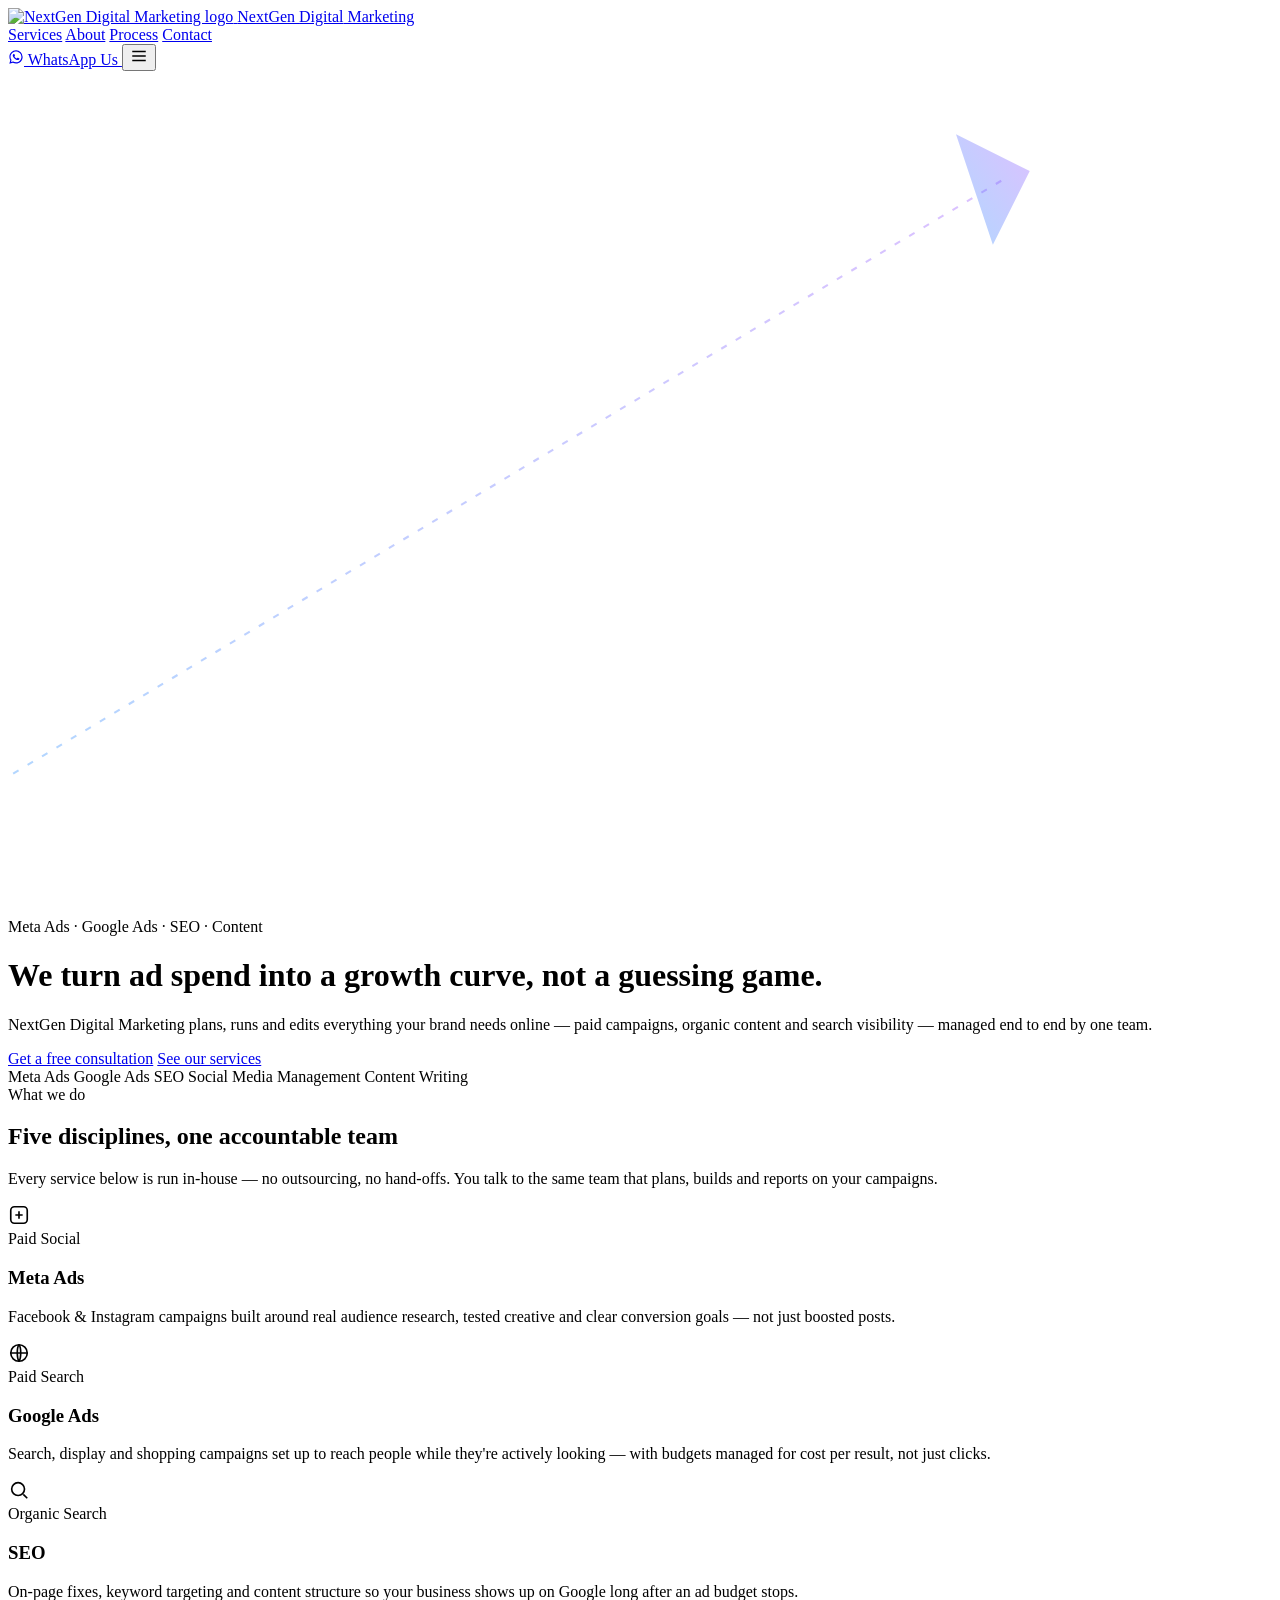
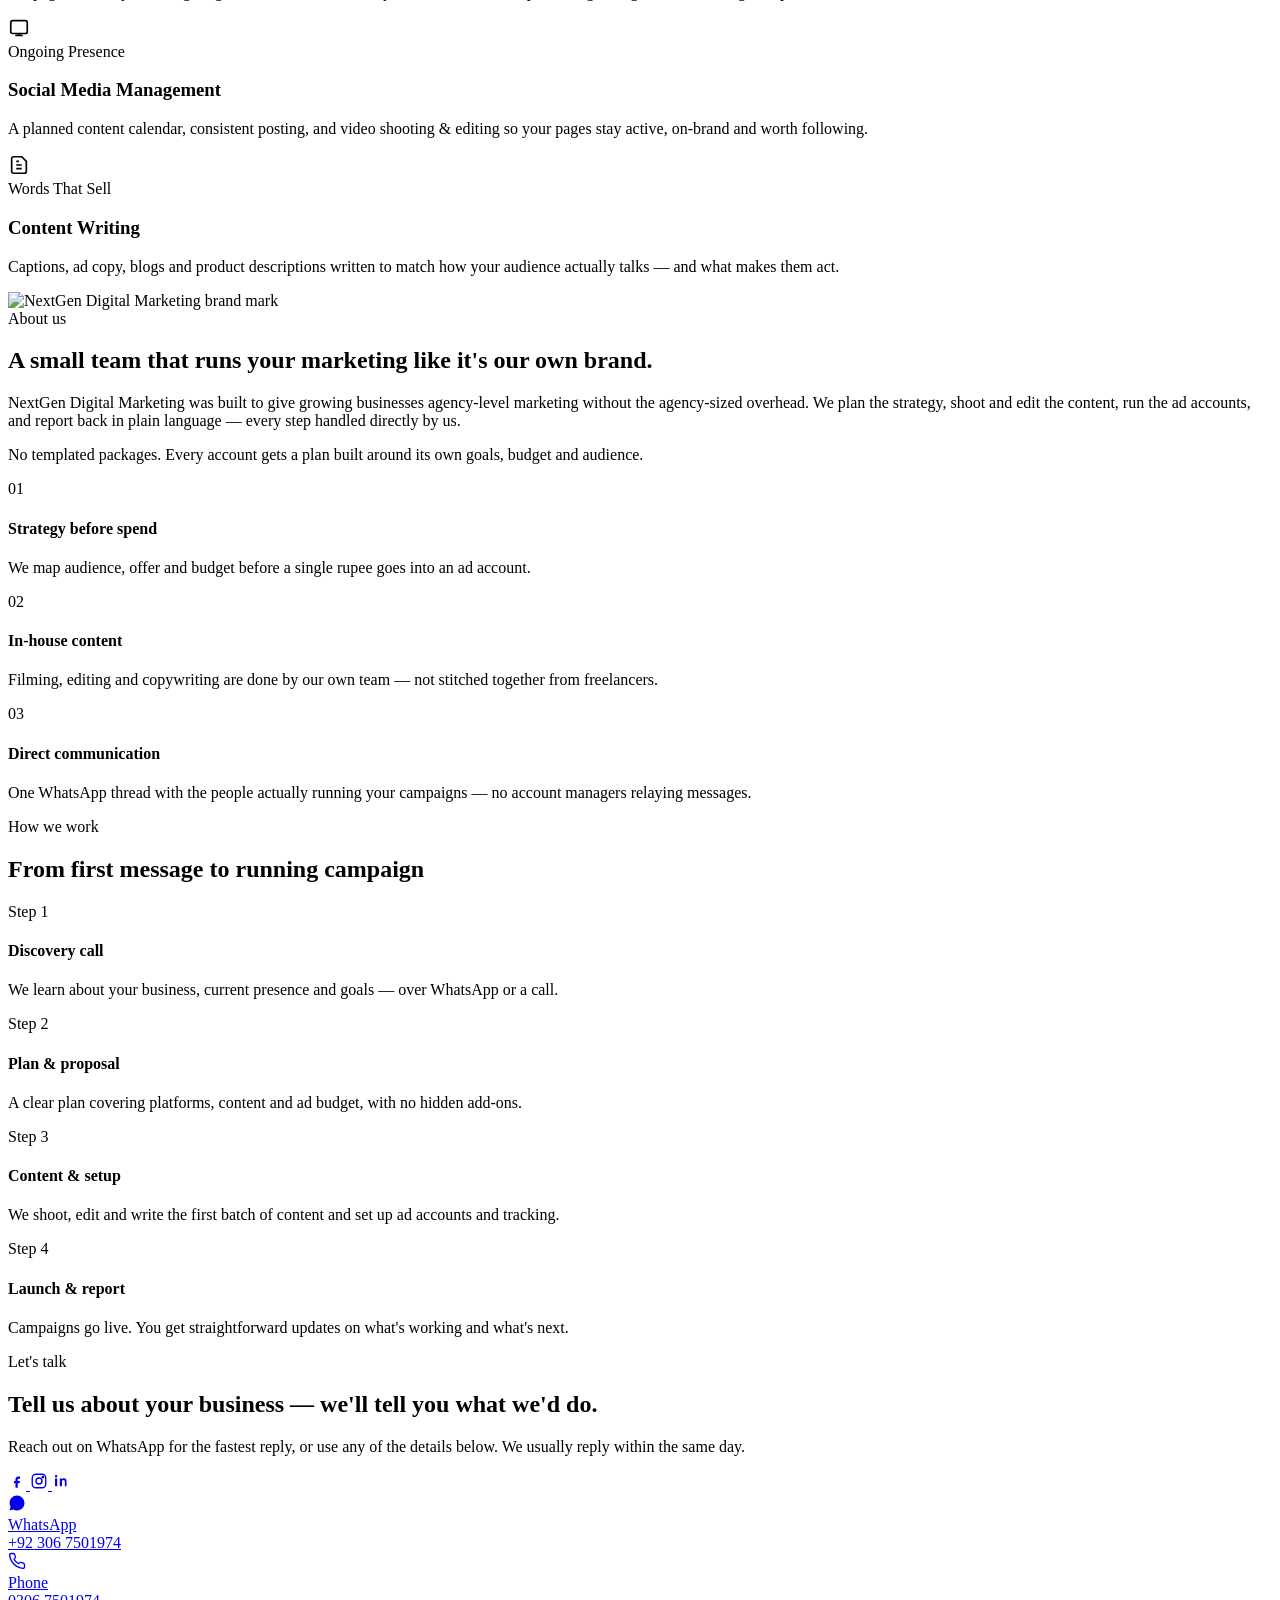
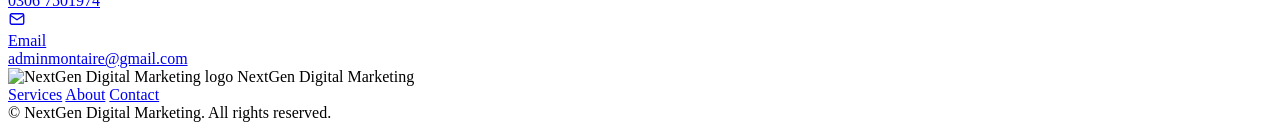
==== index.html @ 14a602d1 "Create index.html" ====
<!DOCTYPE html>
<html lang="en">
<head>
<meta charset="UTF-8">
<meta name="viewport" content="width=device-width, initial-scale=1.0">
<title>NextGen Digital Marketing — Meta Ads, Google Ads, SEO & Content</title>
<meta name="description" content="NextGen Digital Marketing runs Meta &amp; Google Ads, SEO, social media management and content creation for growing brands.">
<link rel="icon" type="image/png" href="assets/favicon.png">

<link rel="preconnect" href="https://fonts.googleapis.com">
<link rel="preconnect" href="https://fonts.gstatic.com" crossorigin>
<link href="https://fonts.googleapis.com/css2?family=Space+Grotesk:wght@500;600;700&family=Inter:wght@400;500;600;700&family=JetBrains+Mono:wght@400;500&display=swap" rel="stylesheet">
<link rel="stylesheet" href="style.css">
</head>
<body>

<!-- ============ NAV ============ -->
<nav class="nav" id="nav">
  <div class="wrap">
    <a href="#top" class="brand">
      <img src="assets/logo.png" alt="NextGen Digital Marketing logo">
      <span class="brand-name">NextGen <span>Digital</span> Marketing</span>
    </a>

    <div class="nav-links" id="navLinks">
      <a href="#services">Services</a>
      <a href="#about">About</a>
      <a href="#process">Process</a>
      <a href="#contact">Contact</a>
    </div>

    <a class="nav-cta" href="https://wa.me/923067501974" target="_blank" rel="noopener">
      <svg width="16" height="16" viewBox="0 0 24 24" fill="currentColor"><path d="M12.04 2C6.58 2 2.13 6.45 2.13 11.91c0 1.75.46 3.45 1.32 4.95L2 22l5.25-1.38a9.9 9.9 0 0 0 4.79 1.22h.01c5.46 0 9.91-4.45 9.91-9.93A9.86 9.86 0 0 0 12.04 2zm0 18.03h-.01a8.2 8.2 0 0 1-4.19-1.15l-.3-.18-3.12.82.83-3.04-.2-.31a8.13 8.13 0 0 1-1.25-4.35c0-4.5 3.66-8.16 8.17-8.16 2.18 0 4.23.85 5.77 2.39a8.1 8.1 0 0 1 2.39 5.78c0 4.5-3.67 8.2-8.09 8.2zm4.48-6.12c-.24-.12-1.45-.72-1.68-.8-.22-.08-.39-.12-.55.12-.16.24-.63.8-.78.97-.14.16-.29.18-.53.06-.24-.12-1.02-.38-1.94-1.2-.72-.64-1.2-1.43-1.34-1.67-.14-.24-.02-.37.11-.49.11-.11.24-.29.36-.43.12-.14.16-.24.24-.4.08-.16.04-.31-.02-.43-.06-.12-.55-1.33-.76-1.82-.2-.48-.4-.42-.55-.42-.14 0-.31-.02-.47-.02-.16 0-.43.06-.65.31-.22.24-.86.84-.86 2.05 0 1.2.88 2.37 1 2.53.12.16 1.73 2.64 4.2 3.7.59.25 1.05.4 1.41.52.59.19 1.13.16 1.55.1.47-.07 1.45-.59 1.66-1.16.2-.57.2-1.06.14-1.16-.06-.1-.22-.16-.46-.28z"/></svg>
      WhatsApp Us
    </a>

    <button class="nav-toggle" id="navToggle" aria-label="Toggle menu" aria-expanded="false">
      <svg width="18" height="18" viewBox="0 0 24 24" fill="none" stroke="currentColor" stroke-width="2"><path d="M3 6h18M3 12h18M3 18h18"/></svg>
    </button>
  </div>
</nav>

<!-- ============ HERO ============ -->
<header class="hero" id="top">
  <div class="hero-arrow-track" aria-hidden="true">
    <svg viewBox="0 0 1200 800" preserveAspectRatio="none">
      <defs>
        <linearGradient id="arrowGrad" x1="0%" y1="100%" x2="100%" y2="0%">
          <stop offset="0%" stop-color="#1e8fff" stop-opacity="0.35"/>
          <stop offset="100%" stop-color="#9b4dff" stop-opacity="0.35"/>
        </linearGradient>
      </defs>
      <path d="M -50 700 L 950 100" stroke="url(#arrowGrad)" stroke-width="2" fill="none" stroke-dasharray="6 10"/>
      <path d="M 900 60 L 970 95 L 935 165 Z" fill="url(#arrowGrad)"/>
    </svg>
  </div>

  <div class="wrap">
    <div class="hero-inner">
      <span class="eyebrow">Meta Ads · Google Ads · SEO · Content</span>
      <h1>We turn ad spend into a <span class="grad">growth curve</span>, not a guessing game.</h1>
      <p class="lead">NextGen Digital Marketing plans, runs and edits everything your brand needs online — paid campaigns, organic content and search visibility — managed end to end by one team.</p>

      <div class="hero-ctas">
        <a class="btn btn-primary" href="https://wa.me/923067501974" target="_blank" rel="noopener">Get a free consultation</a>
        <a class="btn btn-ghost" href="#services">See our services</a>
      </div>

      <div class="hero-services-row">
        <span class="pill">Meta Ads</span>
        <span class="pill">Google Ads</span>
        <span class="pill">SEO</span>
        <span class="pill">Social Media Management</span>
        <span class="pill">Content Writing</span>
      </div>
    </div>
  </div>
</header>

<!-- ============ SERVICES ============ -->
<section id="services">
  <div class="wrap">
    <div class="section-head reveal">
      <span class="eyebrow">What we do</span>
      <h2>Five disciplines, one accountable team</h2>
      <p>Every service below is run in-house — no outsourcing, no hand-offs. You talk to the same team that plans, builds and reports on your campaigns.</p>
    </div>

    <div class="services-grid">

      <div class="service-card reveal">
        <div class="service-icon">
          <svg width="22" height="22" viewBox="0 0 24 24" fill="none" stroke="currentColor" stroke-width="1.8"><rect x="3" y="3" width="18" height="18" rx="4"/><path d="M12 8v8M8 12h8"/></svg>
        </div>
        <span class="tag">Paid Social</span>
        <h3>Meta Ads</h3>
        <p>Facebook &amp; Instagram campaigns built around real audience research, tested creative and clear conversion goals — not just boosted posts.</p>
      </div>

      <div class="service-card reveal">
        <div class="service-icon">
          <svg width="22" height="22" viewBox="0 0 24 24" fill="none" stroke="currentColor" stroke-width="1.8"><circle cx="12" cy="12" r="9"/><path d="M3 12h18M12 3c2.5 2.7 2.5 14.3 0 18M12 3c-2.5 2.7-2.5 14.3 0 18"/></svg>
        </div>
        <span class="tag">Paid Search</span>
        <h3>Google Ads</h3>
        <p>Search, display and shopping campaigns set up to reach people while they're actively looking — with budgets managed for cost per result, not just clicks.</p>
      </div>

      <div class="service-card reveal">
        <div class="service-icon">
          <svg width="22" height="22" viewBox="0 0 24 24" fill="none" stroke="currentColor" stroke-width="1.8"><circle cx="11" cy="11" r="7"/><path d="M21 21l-4.3-4.3"/></svg>
        </div>
        <span class="tag">Organic Search</span>
        <h3>SEO</h3>
        <p>On-page fixes, keyword targeting and content structure so your business shows up on Google long after an ad budget stops.</p>
      </div>

      <div class="service-card reveal">
        <div class="service-icon">
          <svg width="22" height="22" viewBox="0 0 24 24" fill="none" stroke="currentColor" stroke-width="1.8"><rect x="3" y="4" width="18" height="14" rx="2"/><path d="M8 20h8M12 18v2"/></svg>
        </div>
        <span class="tag">Ongoing Presence</span>
        <h3>Social Media Management</h3>
        <p>A planned content calendar, consistent posting, and video shooting &amp; editing so your pages stay active, on-brand and worth following.</p>
      </div>

      <div class="service-card reveal">
        <div class="service-icon">
          <svg width="22" height="22" viewBox="0 0 24 24" fill="none" stroke="currentColor" stroke-width="1.8"><path d="M4 19V5a2 2 0 0 1 2-2h9l5 5v11a2 2 0 0 1-2 2H6a2 2 0 0 1-2-2z"/><path d="M9 12h6M9 16h6M9 8h3"/></svg>
        </div>
        <span class="tag">Words That Sell</span>
        <h3>Content Writing</h3>
        <p>Captions, ad copy, blogs and product descriptions written to match how your audience actually talks — and what makes them act.</p>
      </div>

    </div>
  </div>
</section>

<div class="wrap"><div class="divider"></div></div>

<!-- ============ ABOUT ============ -->
<section id="about">
  <div class="wrap about">
    <div class="about-visual reveal">
      <img src="assets/logo.png" alt="NextGen Digital Marketing brand mark">
    </div>
    <div class="about-copy reveal">
      <span class="eyebrow">About us</span>
      <h2>A small team that runs your marketing like it's our own brand.</h2>
      <p>NextGen Digital Marketing was built to give growing businesses agency-level marketing without the agency-sized overhead. We plan the strategy, shoot and edit the content, run the ad accounts, and report back in plain language — every step handled directly by us.</p>
      <p>No templated packages. Every account gets a plan built around its own goals, budget and audience.</p>

      <div class="pillars">
        <div class="pillar">
          <span class="num">01</span>
          <div>
            <h4>Strategy before spend</h4>
            <p>We map audience, offer and budget before a single rupee goes into an ad account.</p>
          </div>
        </div>
        <div class="pillar">
          <span class="num">02</span>
          <div>
            <h4>In-house content</h4>
            <p>Filming, editing and copywriting are done by our own team — not stitched together from freelancers.</p>
          </div>
        </div>
        <div class="pillar">
          <span class="num">03</span>
          <div>
            <h4>Direct communication</h4>
            <p>One WhatsApp thread with the people actually running your campaigns — no account managers relaying messages.</p>
          </div>
        </div>
      </div>
    </div>
  </div>
</section>

<div class="wrap"><div class="divider"></div></div>

<!-- ============ PROCESS ============ -->
<section id="process">
  <div class="wrap">
    <div class="section-head reveal">
      <span class="eyebrow">How we work</span>
      <h2>From first message to running campaign</h2>
    </div>

    <div class="process-strip reveal">
      <div class="process-step">
        <span class="step-index">Step 1</span>
        <h4>Discovery call</h4>
        <p>We learn about your business, current presence and goals — over WhatsApp or a call.</p>
      </div>
      <div class="process-step">
        <span class="step-index">Step 2</span>
        <h4>Plan &amp; proposal</h4>
        <p>A clear plan covering platforms, content and ad budget, with no hidden add-ons.</p>
      </div>
      <div class="process-step">
        <span class="step-index">Step 3</span>
        <h4>Content &amp; setup</h4>
        <p>We shoot, edit and write the first batch of content and set up ad accounts and tracking.</p>
      </div>
      <div class="process-step">
        <span class="step-index">Step 4</span>
        <h4>Launch &amp; report</h4>
        <p>Campaigns go live. You get straightforward updates on what's working and what's next.</p>
      </div>
    </div>
  </div>
</section>

<!-- ============ CONTACT ============ -->
<section id="contact">
  <div class="wrap">
    <div class="contact-panel reveal">
      <div class="contact-copy">
        <span class="eyebrow">Let's talk</span>
        <h2>Tell us about your business — we'll tell you what we'd do.</h2>
        <p>Reach out on WhatsApp for the fastest reply, or use any of the details below. We usually reply within the same day.</p>

        <div class="social-row">
          <a class="social-btn" href="https://www.facebook.com/profile.php?id=61590944743643" target="_blank" rel="noopener" aria-label="Facebook">
            <svg width="18" height="18" viewBox="0 0 24 24" fill="currentColor"><path d="M13.5 9H16V6h-2.5C11.6 6 10 7.6 10 9.9V12H8v3h2v6h3v-6h2.4l.6-3h-3v-1.7c0-.8.2-1.3 1.5-1.3z"/></svg>
          </a>
          <a class="social-btn" href="https://www.instagram.com/nextgen_digital.marketing/?hl=en" target="_blank" rel="noopener" aria-label="Instagram">
            <svg width="18" height="18" viewBox="0 0 24 24" fill="none" stroke="currentColor" stroke-width="1.8"><rect x="3" y="3" width="18" height="18" rx="5"/><circle cx="12" cy="12" r="4"/><circle cx="17.2" cy="6.8" r="1"/></svg>
          </a>
          <a class="social-btn" href="https://www.linkedin.com/in/nextgen-digital-marketing-b9430741a/?skipRedirect=true" target="_blank" rel="noopener" aria-label="LinkedIn">
            <svg width="18" height="18" viewBox="0 0 24 24" fill="currentColor"><path d="M6.94 8.5H4.06V19h2.88V8.5zM5.5 4a1.68 1.68 0 1 0 0 3.36A1.68 1.68 0 0 0 5.5 4zM20 19h-2.88v-5.4c0-1.29-.02-2.94-1.79-2.94-1.8 0-2.08 1.4-2.08 2.85V19H10.4V8.5h2.76v1.43h.04c.38-.73 1.32-1.5 2.72-1.5 2.92 0 3.46 1.92 3.46 4.4V19z"/></svg>
          </a>
        </div>
      </div>

      <div class="contact-list">
        <a class="contact-item" href="https://wa.me/923067501974" target="_blank" rel="noopener">
          <div class="ci-icon">
            <svg width="18" height="18" viewBox="0 0 24 24" fill="currentColor"><path d="M12.04 2C6.58 2 2.13 6.45 2.13 11.91c0 1.75.46 3.45 1.32 4.95L2 22l5.25-1.38a9.9 9.9 0 0 0 4.79 1.22h.01c5.46 0 9.91-4.45 9.91-9.93A9.86 9.86 0 0 0 12.04 2z"/></svg>
          </div>
          <div class="ci-text">
            <div class="label">WhatsApp</div>
            <div class="value">+92 306 7501974</div>
          </div>
        </a>

        <a class="contact-item" href="tel:+923067501974">
          <div class="ci-icon">
            <svg width="18" height="18" viewBox="0 0 24 24" fill="none" stroke="currentColor" stroke-width="1.8"><path d="M22 16.9v3a2 2 0 0 1-2.2 2 19.8 19.8 0 0 1-8.6-3.1 19.5 19.5 0 0 1-6-6A19.8 19.8 0 0 1 2.1 4.2 2 2 0 0 1 4.1 2h3a2 2 0 0 1 2 1.7c.1.9.3 1.8.6 2.7a2 2 0 0 1-.5 2.1L8 9.7a16 16 0 0 0 6 6l1.2-1.2a2 2 0 0 1 2.1-.5c.9.3 1.8.5 2.7.6a2 2 0 0 1 1.7 2z"/></svg>
          </div>
          <div class="ci-text">
            <div class="label">Phone</div>
            <div class="value">0306 7501974</div>
          </div>
        </a>

        <a class="contact-item" href="mailto:adminmontaire@gmail.com">
          <div class="ci-icon">
            <svg width="18" height="18" viewBox="0 0 24 24" fill="none" stroke="currentColor" stroke-width="1.8"><rect x="3" y="5" width="18" height="14" rx="2"/><path d="m3 7 9 6 9-6"/></svg>
          </div>
          <div class="ci-text">
            <div class="label">Email</div>
            <div class="value">adminmontaire@gmail.com</div>
          </div>
        </a>
      </div>
    </div>
  </div>
</section>

<!-- ============ FOOTER ============ -->
<footer>
  <div class="wrap">
    <div class="footer-brand">
      <img src="assets/logo.png" alt="NextGen Digital Marketing logo">
      <span>NextGen Digital Marketing</span>
    </div>
    <div class="footer-links">
      <a href="#services">Services</a>
      <a href="#about">About</a>
      <a href="#contact">Contact</a>
    </div>
    <div class="fine">&copy; <span id="year"></span> NextGen Digital Marketing. All rights reserved.</div>
  </div>
</footer>

<script src="script.js"></script>
</body>
</html>
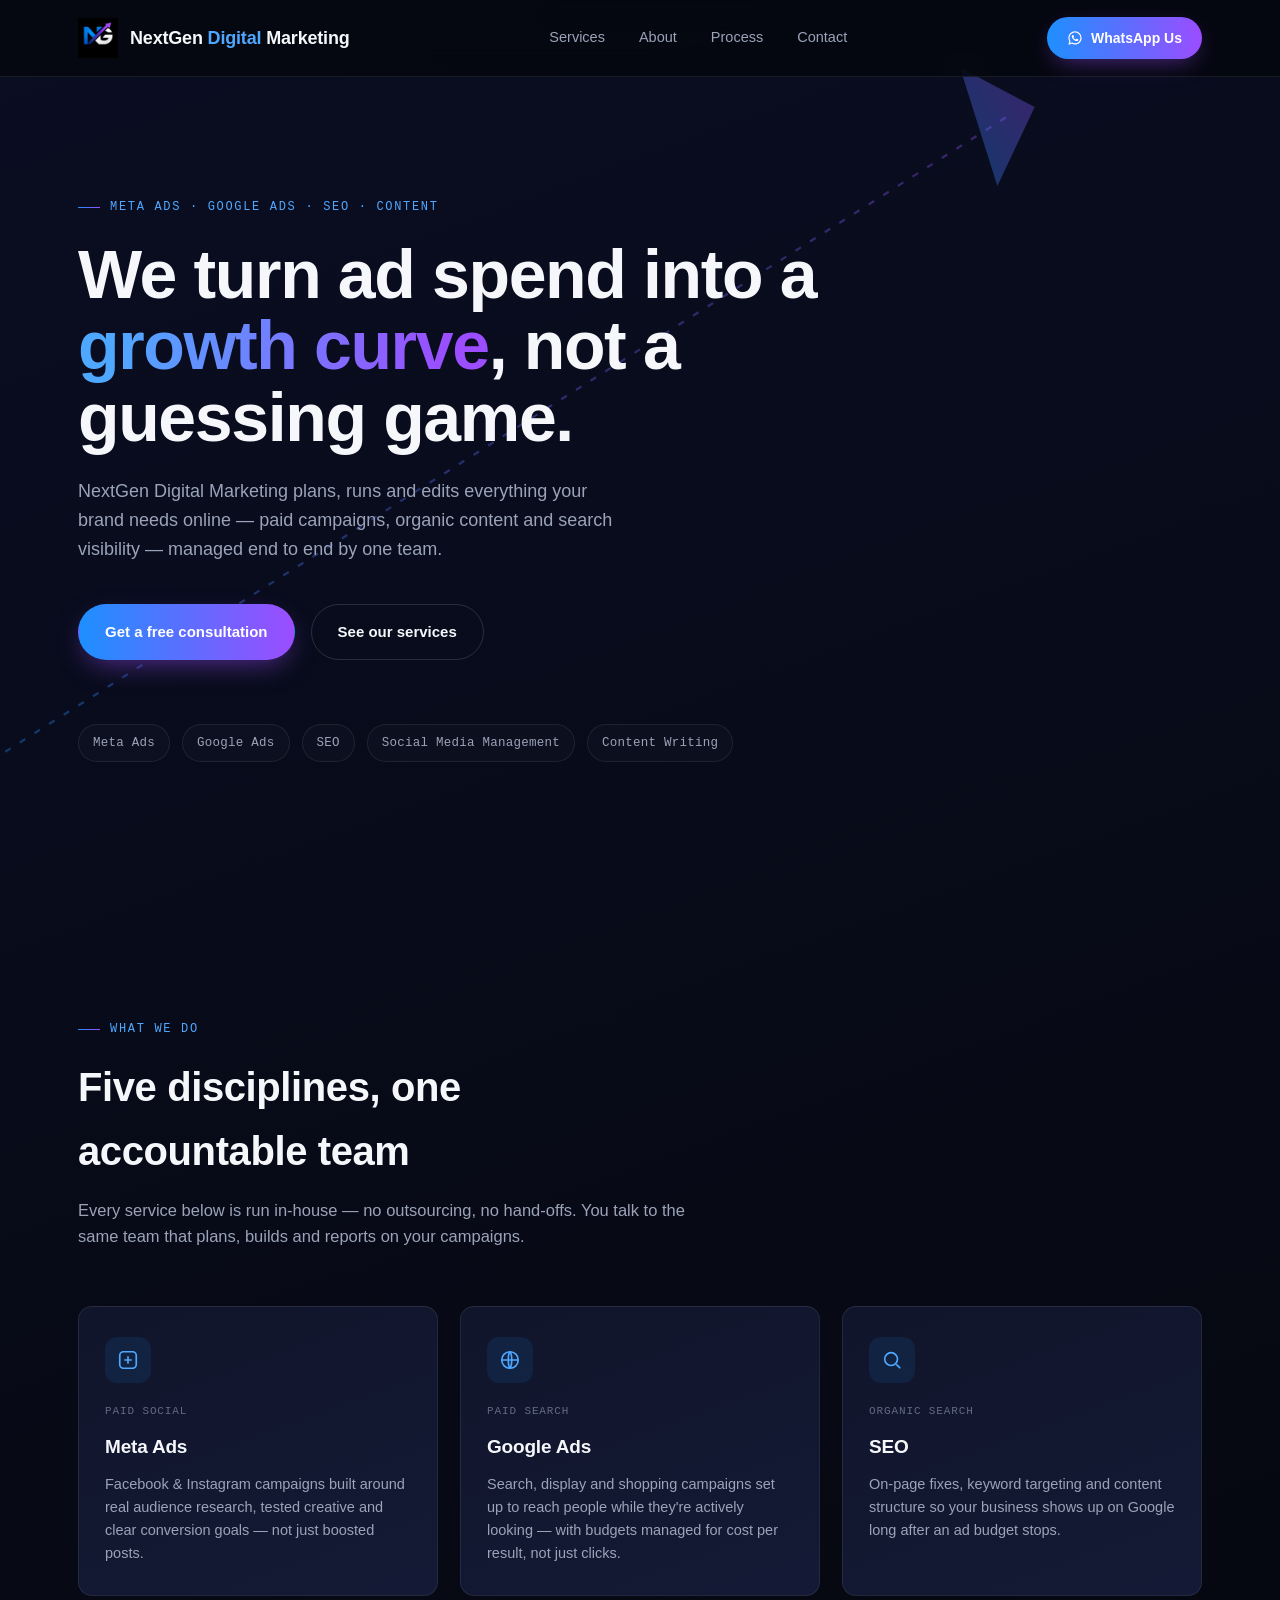
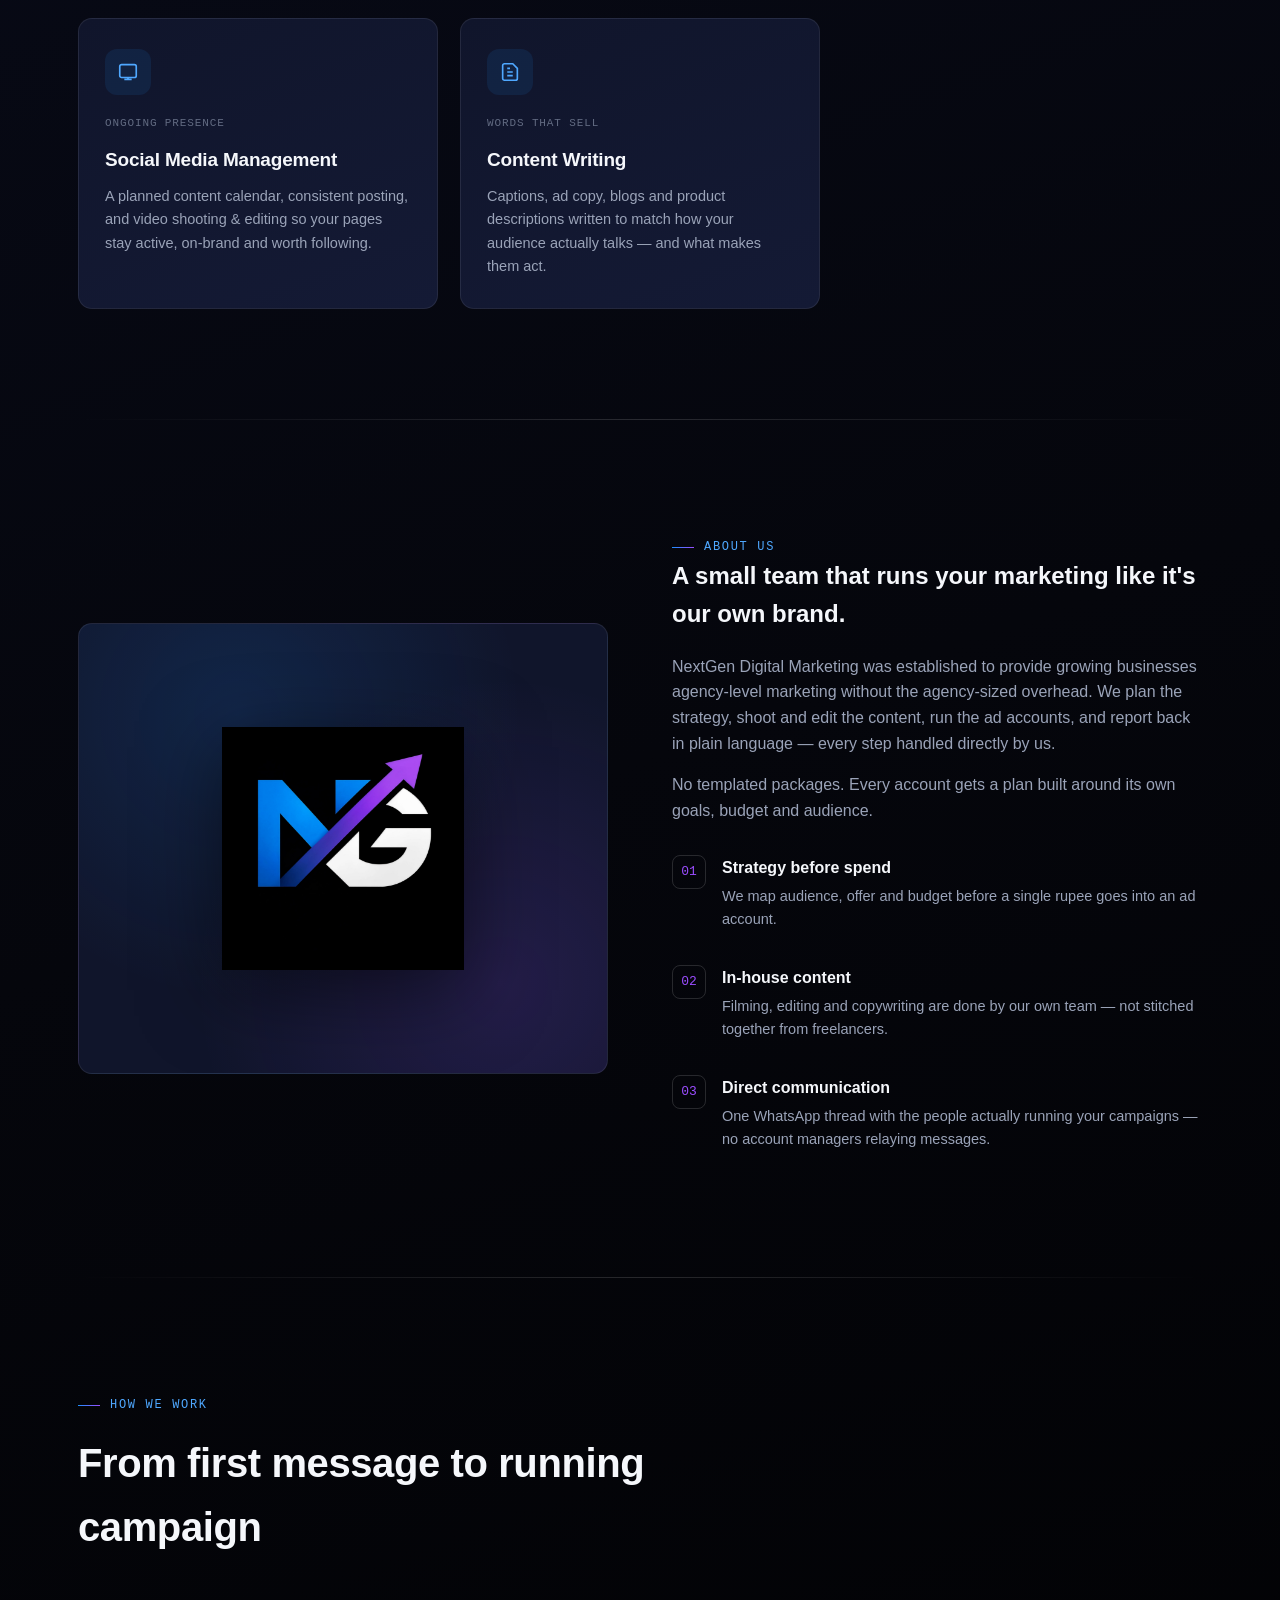
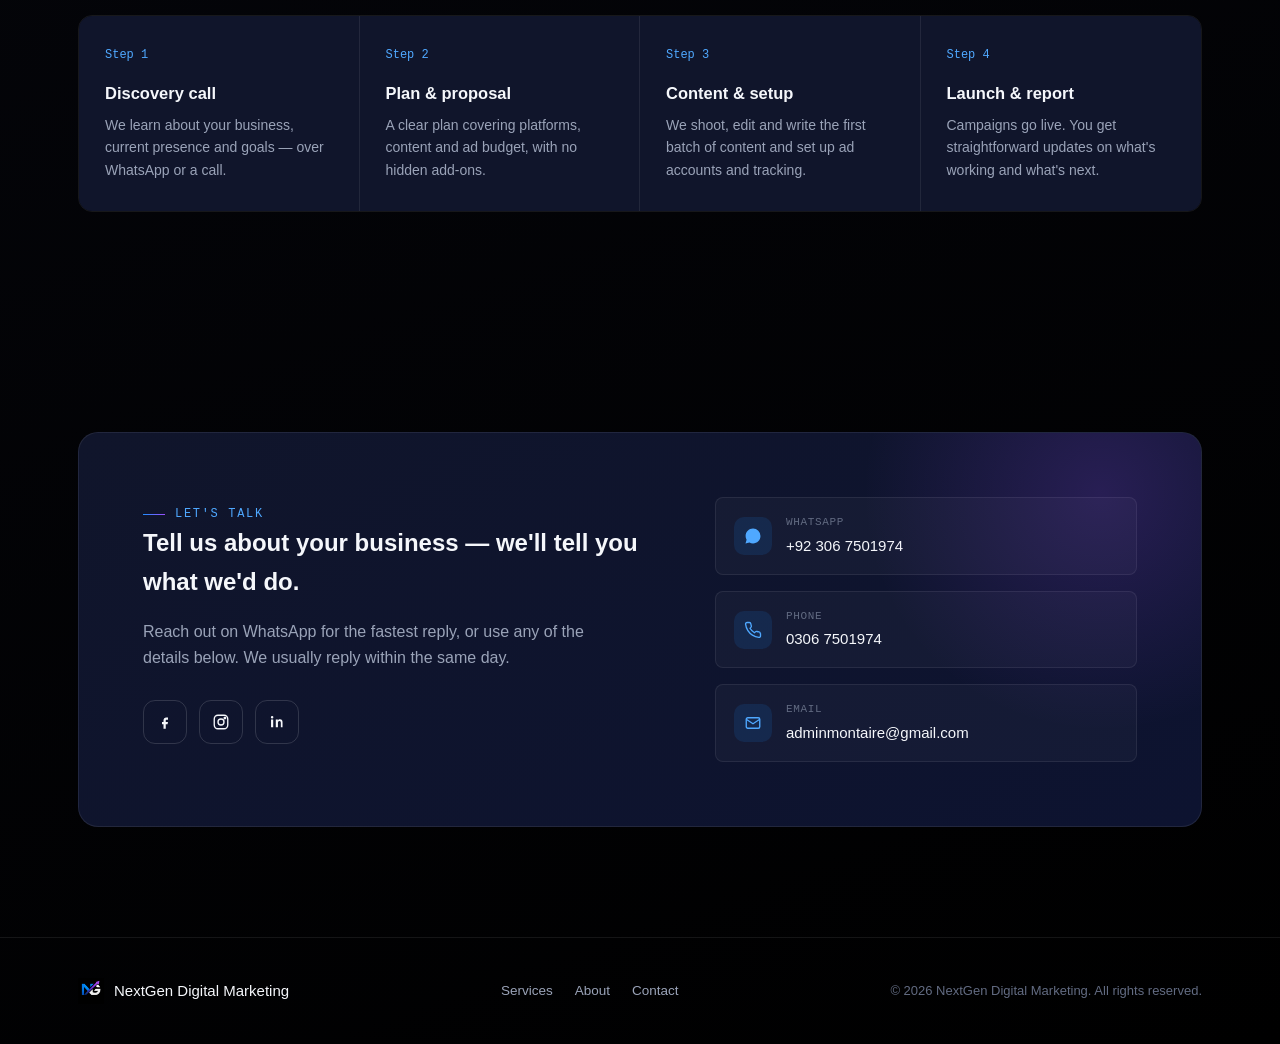
==== commit 0a8d0968: "Update company description for clarity" ====
--- a/index.html
+++ b/index.html
@@ -148,7 +148,7 @@
     <div class="about-copy reveal">
       <span class="eyebrow">About us</span>
       <h2>A small team that runs your marketing like it's our own brand.</h2>
-      <p>NextGen Digital Marketing was built to give growing businesses agency-level marketing without the agency-sized overhead. We plan the strategy, shoot and edit the content, run the ad accounts, and report back in plain language — every step handled directly by us.</p>
+      <p>NextGen Digital Marketing was established to provide growing businesses agency-level marketing without the agency-sized overhead. We plan the strategy, shoot and edit the content, run the ad accounts, and report back in plain language — every step handled directly by us.</p>
       <p>No templated packages. Every account gets a plan built around its own goals, budget and audience.</p>
 
       <div class="pillars">
--- a/style.css
+++ b/style.css
@@ -0,0 +1,530 @@
+/* ========================================================
+   NextGen Digital Marketing — Stylesheet
+   Palette: deep navy/black base, blue -> purple growth-arrow accent
+   ======================================================== */
+
+:root {
+  --bg-deep: #05060c;
+  --bg-navy: #0a0e22;
+  --bg-navy-2: #0d1330;
+  --surface: #10152b;
+  --surface-2: #141a35;
+  --border: rgba(255, 255, 255, 0.08);
+  --border-strong: rgba(255, 255, 255, 0.14);
+
+  --blue: #1e8fff;
+  --blue-soft: #4fa8ff;
+  --purple: #9b4dff;
+  --purple-deep: #6a2fd9;
+
+  --text-primary: #f5f7fb;
+  --text-muted: #9aa3b8;
+  --text-faint: #626b82;
+
+  --radius: 14px;
+  --radius-sm: 8px;
+  --max-width: 1180px;
+
+  --font-display: "Space Grotesk", "Inter", sans-serif;
+  --font-body: "Inter", sans-serif;
+  --font-mono: "JetBrains Mono", monospace;
+}
+
+* { box-sizing: border-box; margin: 0; padding: 0; }
+
+html { scroll-behavior: smooth; }
+
+@media (prefers-reduced-motion: reduce) {
+  html { scroll-behavior: auto; }
+  *, *::before, *::after { animation-duration: 0.001ms !important; animation-iteration-count: 1 !important; transition-duration: 0.001ms !important; }
+}
+
+body {
+  background: linear-gradient(160deg, var(--bg-navy) 0%, var(--bg-deep) 55%, #000000 100%);
+  color: var(--text-primary);
+  font-family: var(--font-body);
+  line-height: 1.6;
+  -webkit-font-smoothing: antialiased;
+  overflow-x: hidden;
+}
+
+img { max-width: 100%; display: block; }
+
+a { color: inherit; text-decoration: none; }
+
+.wrap {
+  max-width: var(--max-width);
+  margin: 0 auto;
+  padding: 0 28px;
+}
+
+a:focus-visible, button:focus-visible {
+  outline: 2px solid var(--blue-soft);
+  outline-offset: 3px;
+  border-radius: 4px;
+}
+
+::selection { background: var(--purple); color: #fff; }
+
+.eyebrow {
+  font-family: var(--font-mono);
+  font-size: 12px;
+  letter-spacing: 0.14em;
+  text-transform: uppercase;
+  color: var(--blue-soft);
+  display: inline-flex;
+  align-items: center;
+  gap: 10px;
+}
+.eyebrow::before {
+  content: "";
+  width: 22px;
+  height: 1px;
+  background: linear-gradient(90deg, var(--blue), var(--purple));
+}
+
+.nav {
+  position: fixed;
+  top: 0; left: 0; right: 0;
+  z-index: 100;
+  background: rgba(5, 6, 12, 0.72);
+  backdrop-filter: blur(14px);
+  -webkit-backdrop-filter: blur(14px);
+  border-bottom: 1px solid var(--border);
+}
+.nav .wrap {
+  display: flex;
+  align-items: center;
+  justify-content: space-between;
+  height: 76px;
+}
+.brand {
+  display: flex;
+  align-items: center;
+  gap: 12px;
+  font-family: var(--font-display);
+  font-weight: 600;
+  font-size: 18px;
+  letter-spacing: -0.01em;
+}
+.brand img {
+  height: 40px;
+  width: 40px;
+  object-fit: contain;
+}
+.brand .brand-name span { color: var(--blue-soft); }
+
+.nav-links {
+  display: flex;
+  align-items: center;
+  gap: 34px;
+  font-size: 14.5px;
+  color: var(--text-muted);
+}
+.nav-links a { transition: color 0.2s ease; position: relative; }
+.nav-links a:hover { color: var(--text-primary); }
+
+.nav-cta {
+  display: inline-flex;
+  align-items: center;
+  gap: 8px;
+  padding: 10px 20px;
+  border-radius: 999px;
+  background: linear-gradient(90deg, var(--blue), var(--purple));
+  color: #fff !important;
+  font-weight: 600;
+  font-size: 14px;
+  white-space: nowrap;
+  box-shadow: 0 8px 24px -8px rgba(155, 77, 255, 0.55);
+  transition: transform 0.2s ease, box-shadow 0.2s ease;
+}
+.nav-cta:hover { transform: translateY(-1px); box-shadow: 0 10px 30px -6px rgba(155, 77, 255, 0.7); }
+
+.nav-toggle {
+  display: none;
+  background: none;
+  border: 1px solid var(--border-strong);
+  border-radius: 8px;
+  width: 40px; height: 40px;
+  color: var(--text-primary);
+  font-size: 18px;
+  cursor: pointer;
+}
+
+.hero {
+  position: relative;
+  padding: 190px 0 140px;
+  overflow: hidden;
+}
+
+.hero-arrow-track {
+  position: absolute;
+  inset: 0;
+  pointer-events: none;
+  z-index: 0;
+}
+.hero-arrow-track svg { width: 100%; height: 100%; }
+
+.hero .wrap { position: relative; z-index: 1; }
+
+.hero-inner {
+  max-width: 760px;
+}
+
+.hero h1 {
+  font-family: var(--font-display);
+  font-size: clamp(38px, 6vw, 68px);
+  line-height: 1.05;
+  letter-spacing: -0.02em;
+  margin: 22px 0 24px;
+}
+.hero h1 .grad {
+  background: linear-gradient(100deg, var(--blue-soft) 10%, var(--purple) 90%);
+  -webkit-background-clip: text;
+  background-clip: text;
+  color: transparent;
+}
+
+.hero p.lead {
+  font-size: 18px;
+  color: var(--text-muted);
+  max-width: 560px;
+  margin-bottom: 40px;
+}
+
+.hero-ctas {
+  display: flex;
+  flex-wrap: wrap;
+  gap: 16px;
+  margin-bottom: 64px;
+}
+
+.btn {
+  display: inline-flex;
+  align-items: center;
+  gap: 10px;
+  padding: 15px 26px;
+  border-radius: 999px;
+  font-weight: 600;
+  font-size: 15px;
+  cursor: pointer;
+  border: 1px solid transparent;
+  transition: transform 0.2s ease, box-shadow 0.2s ease, background 0.2s ease, border-color 0.2s ease;
+}
+.btn-primary {
+  background: linear-gradient(90deg, var(--blue), var(--purple));
+  color: #fff;
+  box-shadow: 0 10px 28px -8px rgba(155, 77, 255, 0.55);
+}
+.btn-primary:hover { transform: translateY(-2px); box-shadow: 0 14px 34px -6px rgba(155, 77, 255, 0.7); }
+
+.btn-ghost {
+  background: transparent;
+  border-color: var(--border-strong);
+  color: var(--text-primary);
+}
+.btn-ghost:hover { border-color: var(--blue-soft); background: rgba(30, 143, 255, 0.08); }
+
+.hero-services-row {
+  display: flex;
+  flex-wrap: wrap;
+  gap: 12px;
+}
+.pill {
+  font-family: var(--font-mono);
+  font-size: 12.5px;
+  letter-spacing: 0.02em;
+  color: var(--text-muted);
+  border: 1px solid var(--border);
+  padding: 8px 14px;
+  border-radius: 999px;
+  background: rgba(255,255,255,0.02);
+}
+
+section { position: relative; padding: 110px 0; }
+.section-head {
+  max-width: 620px;
+  margin-bottom: 56px;
+}
+.section-head h2 {
+  font-family: var(--font-display);
+  font-size: clamp(28px, 4vw, 40px);
+  letter-spacing: -0.01em;
+  margin-top: 16px;
+}
+.section-head p {
+  color: var(--text-muted);
+  font-size: 16.5px;
+  margin-top: 14px;
+}
+
+.divider {
+  height: 1px;
+  width: 100%;
+  background: linear-gradient(90deg, transparent, var(--border-strong), transparent);
+}
+
+.services-grid {
+  display: grid;
+  grid-template-columns: repeat(12, 1fr);
+  gap: 22px;
+}
+.service-card {
+  grid-column: span 4;
+  background: linear-gradient(160deg, var(--surface), var(--surface-2));
+  border: 1px solid var(--border);
+  border-radius: var(--radius);
+  padding: 30px 26px;
+  transition: transform 0.25s ease, border-color 0.25s ease, box-shadow 0.25s ease;
+  position: relative;
+  overflow: hidden;
+}
+.service-card::before {
+  content: "";
+  position: absolute;
+  top: 0; left: 0; right: 0;
+  height: 2px;
+  background: linear-gradient(90deg, var(--blue), var(--purple));
+  transform: scaleX(0);
+  transform-origin: left;
+  transition: transform 0.3s ease;
+}
+.service-card:hover {
+  transform: translateY(-4px);
+  border-color: var(--border-strong);
+  box-shadow: 0 16px 40px -20px rgba(30, 143, 255, 0.35);
+}
+.service-card:hover::before { transform: scaleX(1); }
+
+.service-icon {
+  width: 46px; height: 46px;
+  border-radius: 12px;
+  display: flex; align-items: center; justify-content: center;
+  background: rgba(30, 143, 255, 0.1);
+  color: var(--blue-soft);
+  margin-bottom: 20px;
+}
+.service-card h3 {
+  font-family: var(--font-display);
+  font-size: 19px;
+  margin-bottom: 10px;
+  letter-spacing: -0.01em;
+}
+.service-card p {
+  color: var(--text-muted);
+  font-size: 14.5px;
+}
+.service-card .tag {
+  font-family: var(--font-mono);
+  font-size: 11px;
+  color: var(--text-faint);
+  letter-spacing: 0.08em;
+  text-transform: uppercase;
+  display: block;
+  margin-bottom: 12px;
+}
+
+@media (max-width: 900px) {
+  .service-card { grid-column: span 6; }
+}
+@media (max-width: 600px) {
+  .service-card { grid-column: span 12; }
+}
+
+.about {
+  display: grid;
+  grid-template-columns: 1fr 1fr;
+  gap: 64px;
+  align-items: center;
+}
+.about-visual {
+  position: relative;
+  border-radius: var(--radius);
+  border: 1px solid var(--border);
+  background: radial-gradient(circle at 30% 20%, rgba(30,143,255,0.14), transparent 55%),
+              radial-gradient(circle at 80% 80%, rgba(155,77,255,0.14), transparent 55%),
+              var(--surface);
+  aspect-ratio: 4/3.4;
+  display: flex;
+  align-items: center;
+  justify-content: center;
+  overflow: hidden;
+}
+.about-visual img { width: 46%; filter: drop-shadow(0 20px 40px rgba(0,0,0,0.5)); }
+
+.about-copy h2 { margin-bottom: 20px; }
+.about-copy p { color: var(--text-muted); margin-bottom: 16px; font-size: 16px; }
+
+.pillars {
+  margin-top: 32px;
+  display: grid;
+  gap: 18px;
+}
+.pillar {
+  display: flex;
+  gap: 16px;
+  align-items: flex-start;
+}
+.pillar .num {
+  font-family: var(--font-mono);
+  font-size: 13px;
+  color: var(--purple);
+  border: 1px solid var(--border-strong);
+  border-radius: 8px;
+  width: 34px; height: 34px;
+  display: flex; align-items: center; justify-content: center;
+  flex-shrink: 0;
+}
+.pillar h4 { font-family: var(--font-display); font-size: 16px; margin-bottom: 4px; }
+.pillar p { color: var(--text-muted); font-size: 14.5px; }
+
+.process-strip {
+  display: grid;
+  grid-template-columns: repeat(4, 1fr);
+  gap: 0;
+  border: 1px solid var(--border);
+  border-radius: var(--radius);
+  overflow: hidden;
+}
+.process-step {
+  padding: 30px 26px;
+  border-right: 1px solid var(--border);
+  position: relative;
+  background: var(--surface);
+}
+.process-step:last-child { border-right: none; }
+.process-step .step-index {
+  font-family: var(--font-mono);
+  font-size: 12px;
+  color: var(--blue-soft);
+  margin-bottom: 14px;
+  display: block;
+}
+.process-step h4 { font-family: var(--font-display); font-size: 16.5px; margin-bottom: 8px; }
+.process-step p { color: var(--text-muted); font-size: 14px; }
+
+@media (max-width: 900px) {
+  .process-strip { grid-template-columns: 1fr 1fr; }
+  .process-step:nth-child(2) { border-right: none; }
+}
+@media (max-width: 560px) {
+  .process-strip { grid-template-columns: 1fr; }
+  .process-step { border-right: none; border-bottom: 1px solid var(--border); }
+  .process-step:last-child { border-bottom: none; }
+}
+
+.contact-panel {
+  background: linear-gradient(150deg, var(--surface), var(--bg-navy-2));
+  border: 1px solid var(--border);
+  border-radius: 20px;
+  padding: 64px;
+  display: grid;
+  grid-template-columns: 1.1fr 0.9fr;
+  gap: 56px;
+  position: relative;
+  overflow: hidden;
+}
+.contact-panel::after {
+  content: "";
+  position: absolute;
+  width: 480px; height: 480px;
+  background: radial-gradient(circle, rgba(155,77,255,0.18), transparent 70%);
+  top: -180px; right: -140px;
+  pointer-events: none;
+}
+.contact-copy h2 { margin-bottom: 18px; }
+.contact-copy p { color: var(--text-muted); margin-bottom: 30px; max-width: 460px; }
+
+.contact-list { display: grid; gap: 16px; }
+.contact-item {
+  display: flex;
+  align-items: center;
+  gap: 14px;
+  padding: 16px 18px;
+  background: rgba(255,255,255,0.03);
+  border: 1px solid var(--border);
+  border-radius: var(--radius-sm);
+  transition: border-color 0.2s ease, background 0.2s ease;
+}
+.contact-item:hover { border-color: var(--border-strong); background: rgba(255,255,255,0.05); }
+.contact-item .ci-icon {
+  width: 38px; height: 38px;
+  border-radius: 10px;
+  display: flex; align-items: center; justify-content: center;
+  background: rgba(30,143,255,0.12);
+  color: var(--blue-soft);
+  flex-shrink: 0;
+}
+.contact-item .ci-text .label {
+  font-family: var(--font-mono);
+  font-size: 11px;
+  color: var(--text-faint);
+  text-transform: uppercase;
+  letter-spacing: 0.06em;
+}
+.contact-item .ci-text .value { font-size: 15px; font-weight: 500; margin-top: 2px; }
+
+.social-row {
+  display: flex;
+  gap: 12px;
+  margin-top: 30px;
+}
+.social-btn {
+  width: 44px; height: 44px;
+  border-radius: 12px;
+  border: 1px solid var(--border-strong);
+  display: flex; align-items: center; justify-content: center;
+  color: var(--text-primary);
+  transition: border-color 0.2s ease, background 0.2s ease, transform 0.2s ease;
+}
+.social-btn:hover { border-color: var(--blue-soft); background: rgba(30,143,255,0.1); transform: translateY(-2px); }
+
+footer {
+  border-top: 1px solid var(--border);
+  padding: 40px 0;
+}
+footer .wrap {
+  display: flex;
+  align-items: center;
+  justify-content: space-between;
+  flex-wrap: wrap;
+  gap: 16px;
+}
+.footer-brand { display: flex; align-items: center; gap: 10px; font-family: var(--font-display); font-size: 15px; }
+.footer-brand img { height: 26px; width: 26px; object-fit: contain; }
+footer .fine { color: var(--text-faint); font-size: 13px; }
+.footer-links { display: flex; gap: 22px; font-size: 13.5px; color: var(--text-muted); }
+.footer-links a:hover { color: var(--text-primary); }
+
+.reveal {
+  opacity: 0;
+  transform: translateY(18px);
+  transition: opacity 0.7s ease, transform 0.7s ease;
+}
+.reveal.is-visible { opacity: 1; transform: translateY(0); }
+
+@media (max-width: 900px) {
+  .about { grid-template-columns: 1fr; }
+  .contact-panel { grid-template-columns: 1fr; padding: 40px 26px; }
+  .nav-links { display: none; }
+  .nav-toggle { display: flex; align-items: center; justify-content: center; }
+}
+
+@media (max-width: 900px) {
+  .nav.open .nav-links {
+    display: flex;
+    position: absolute;
+    top: 76px; left: 0; right: 0;
+    background: rgba(5,6,12,0.97);
+    flex-direction: column;
+    padding: 24px 28px;
+    border-bottom: 1px solid var(--border);
+    gap: 20px;
+  }
+}
+
+@media (max-width: 560px) {
+  .hero { padding: 150px 0 90px; }
+  section { padding: 80px 0; }
+  .contact-panel { padding: 32px 20px; }
+}
